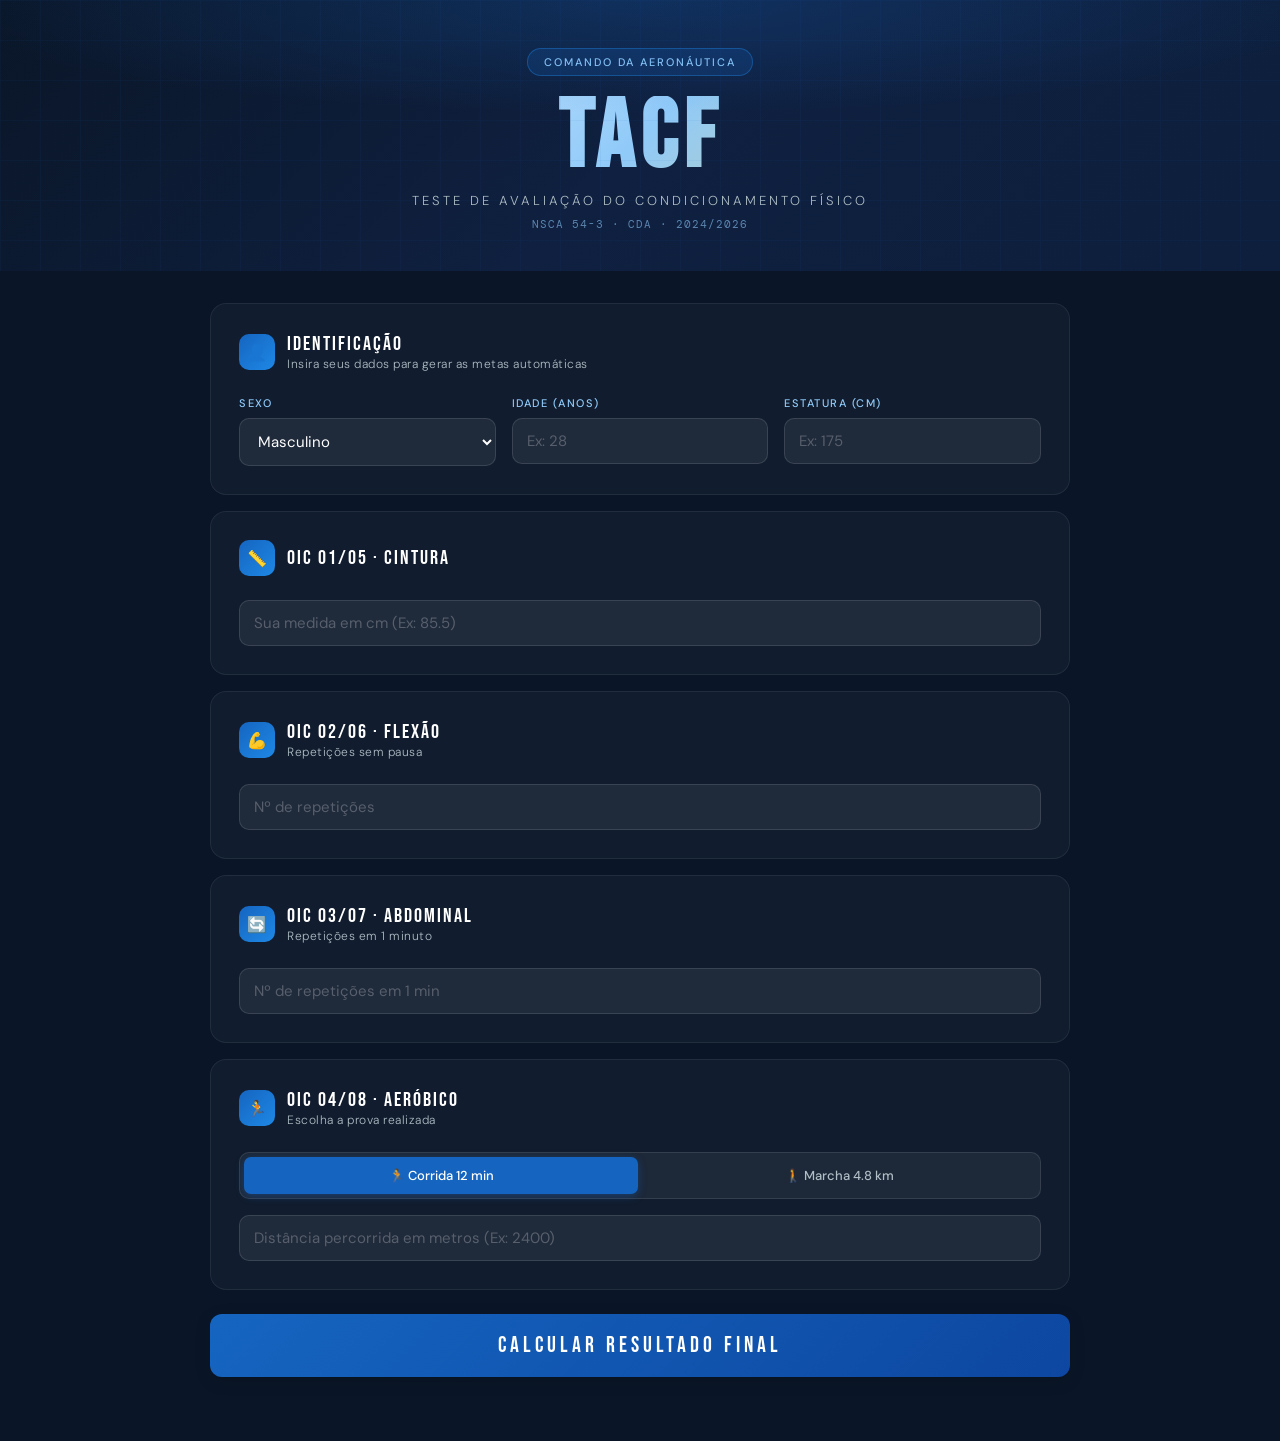
==== TACF_FAB.html @ 311aa55a "Add files via upload" ====
<!DOCTYPE html>
<html lang="pt-BR">
<head>
<meta charset="UTF-8">
<meta name="viewport" content="width=device-width, initial-scale=1.0">
<title>TACF · NSCA 54-3 · Comando da Aeronáutica</title>
<link href="https://fonts.googleapis.com/css2?family=Bebas+Neue&family=DM+Sans:ital,wght@0,300;0,400;0,500;0,700;1,300&family=DM+Mono:wght@400;500&display=swap" rel="stylesheet">
<style>
  :root {
    --navy: #0A1628; --navy-mid: #0F2040; --navy-light: #1A3460;
    --sky: #1565C0; --sky-bright: #1E88E5; --ice: #E3F2FD;
    --gold: #F9A825; --gold-light: #FFD54F;
    --red: #C62828; --green: #1B5E20; --green-bright: #2E7D32;
    --white: #FFFFFF; --fog: #F0F4F8; --mist: #B0BEC5;
  }

  *, *::before, *::after { box-sizing: border-box; margin: 0; padding: 0; }

  body {
    font-family: 'DM Sans', sans-serif;
    background: var(--navy);
    min-height: 100vh;
    color: var(--white);
    overflow-x: hidden;
  }

  /* ── HERO HEADER ── */
  .hero {
    position: relative;
    background: linear-gradient(135deg, var(--navy) 0%, var(--navy-mid) 50%, #0D1F3C 100%);
    padding: 48px 24px 40px;
    text-align: center;
    overflow: hidden;
  }
  .hero::before {
    content: '';
    position: absolute;
    inset: 0;
    background: radial-gradient(ellipse 80% 60% at 50% 0%, rgba(21,101,192,0.25) 0%, transparent 70%);
    pointer-events: none;
  }
  .hero-grid {
    position: absolute;
    inset: 0;
    background-image:
      linear-gradient(rgba(21,101,192,0.06) 1px, transparent 1px),
      linear-gradient(90deg, rgba(21,101,192,0.06) 1px, transparent 1px);
    background-size: 40px 40px;
    pointer-events: none;
  }
  .hero-badge {
    display: inline-flex; align-items: center; gap: 8px;
    background: rgba(21,101,192,0.2); border: 1px solid rgba(30,136,229,0.4);
    border-radius: 100px; padding: 6px 16px; font-size: 11px; font-weight: 500;
    letter-spacing: 2px; text-transform: uppercase; color: #90CAF9; margin-bottom: 20px;
  }
  .hero h1 {
    font-family: 'Bebas Neue', sans-serif; font-size: clamp(52px, 10vw, 96px);
    letter-spacing: 6px; line-height: 0.9;
    background: linear-gradient(135deg, var(--white) 0%, #90CAF9 50%, var(--gold-light) 100%);
    -webkit-background-clip: text; -webkit-text-fill-color: transparent;
    margin-bottom: 10px;
  }
  .hero-sub { font-size: 13px; letter-spacing: 3px; text-transform: uppercase; color: var(--mist); font-weight: 300; margin-bottom: 8px; }
  .hero-norm { font-family: 'DM Mono', monospace; font-size: 11px; color: rgba(144,202,249,0.6); letter-spacing: 1px; }

  /* ── MAIN LAYOUT ── */
  .app { max-width: 900px; margin: 0 auto; padding: 32px 20px 64px; }

  /* ── CARDS ── */
  .card {
    background: rgba(255,255,255,0.03); border: 1px solid rgba(255,255,255,0.07);
    border-radius: 16px; padding: 28px; margin-bottom: 16px;
    backdrop-filter: blur(4px); transition: border-color 0.3s;
  }
  .card-header { display: flex; align-items: center; gap: 12px; margin-bottom: 24px; }
  .card-icon {
    width: 36px; height: 36px; border-radius: 10px;
    background: linear-gradient(135deg, var(--sky) 0%, var(--sky-bright) 100%);
    display: flex; align-items: center; justify-content: center; font-size: 16px; flex-shrink: 0;
  }
  .card-title { font-family: 'Bebas Neue', sans-serif; font-size: 20px; letter-spacing: 2px; color: var(--white); }
  .card-desc { font-size: 12px; color: var(--mist); font-weight: 300; letter-spacing: 0.5px; }

  /* ── FORM ── */
  .form-grid { display: grid; grid-template-columns: repeat(auto-fit, minmax(180px, 1fr)); gap: 16px; }
  .form-group { display: flex; flex-direction: column; gap: 8px; }
  .form-group label { font-size: 11px; font-weight: 500; letter-spacing: 1.5px; text-transform: uppercase; color: #90CAF9; }
  select, input[type="number"] {
    background: rgba(255,255,255,0.06); border: 1px solid rgba(255,255,255,0.12);
    border-radius: 10px; padding: 12px 14px; font-family: 'DM Sans', sans-serif;
    font-size: 15px; color: var(--white); width: 100%; transition: all 0.25s; outline: none;
  }
  select option { background: var(--navy-mid); color: var(--white); }
  input:focus, select:focus { border-color: var(--sky-bright); background: rgba(21,101,192,0.12); box-shadow: 0 0 0 3px rgba(30,136,229,0.15); }
  input::placeholder { color: rgba(255,255,255,0.25); }

  /* ── BOTÕES ── */
  .aerobic-toggle { display: flex; background: rgba(255,255,255,0.05); border: 1px solid rgba(255,255,255,0.1); border-radius: 10px; padding: 4px; gap: 4px; margin-bottom: 16px; }
  .toggle-btn { flex: 1; padding: 10px 12px; border: none; border-radius: 7px; background: transparent; color: var(--mist); font-family: 'DM Sans', sans-serif; font-size: 13px; font-weight: 500; cursor: pointer; transition: all 0.25s; }
  .toggle-btn.active { background: var(--sky); color: var(--white); box-shadow: 0 2px 8px rgba(21,101,192,0.4); }

  .btn-calc {
    width: 100%; padding: 18px; border: none; border-radius: 12px;
    background: linear-gradient(135deg, var(--sky) 0%, #0D47A1 100%); color: var(--white);
    font-family: 'Bebas Neue', sans-serif; font-size: 22px; letter-spacing: 4px; cursor: pointer;
    transition: all 0.3s; margin-top: 8px; box-shadow: 0 4px 15px rgba(0,0,0,0.2);
  }
  .btn-calc:hover { transform: translateY(-2px); box-shadow: 0 8px 24px rgba(21,101,192,0.5); }
  
  .btn-reset {
    width: 100%; padding: 14px; border-radius: 10px; font-weight: bold; cursor: pointer; font-size: 13px;
    text-transform: uppercase; letter-spacing: 1px; transition: 0.3s; border: 1px solid rgba(255,255,255,0.1);
    background: transparent; color: var(--mist); margin-top: 16px;
  }
  .btn-reset:hover { background: rgba(255,255,255,0.05); color: white; }

  /* ── ALERTA DE ERRO ── */
  .alert {
    background: rgba(249,168,37,0.1); border: 1px solid rgba(249,168,37,0.3); border-radius: 10px;
    padding: 14px 18px; font-size: 13px; color: var(--gold-light); margin-top: 16px; display: none; text-align: center;
  }
  .alert.show { display: block; }

  /* ── METAS TABLE ── */
  .table-responsive { overflow-x: auto; }
  .metas-table { width: 100%; border-collapse: collapse; font-size: 13px; text-align: center; }
  .metas-table th, .metas-table td { padding: 12px 8px; border-bottom: 1px solid rgba(255,255,255,0.05); }
  .metas-table th { font-weight: bold; letter-spacing: 1px; font-size: 11px; text-transform: uppercase; }
  .metas-table td.oic-label { text-align: left; font-weight: 500; color: var(--mist); }
  .val-meta { font-family: 'DM Mono', monospace; font-weight: 500; }
  .c-s { color: var(--gold-light); } .c-b { color: #AED581; } .c-mb { color: #81C784; } .c-e { color: #64B5F6; } .c-max { color: #E1BEE7; }

  /* ── RESULTADOS ── */
  #resultado { display: none; }
  .result-header { text-align: center; padding: 20px 0; }
  .grade-number { font-family: 'Bebas Neue', sans-serif; font-size: 56px; color: var(--gold-light); }
  .badge-apt { padding: 12px; border-radius: 10px; font-family: 'Bebas Neue', sans-serif; font-size: 28px; letter-spacing: 2px; text-align: center; margin-bottom: 10px; }
  .apt-apto { background: rgba(46,125,50,0.3); border: 1px solid rgba(76,175,80,0.5); color: #A5D6A7; }
  .apt-inapto { background: rgba(198,40,40,0.3); border: 1px solid rgba(244,67,54,0.5); color: #FFCDD2; }
  
  .max-score-msg {
    display: none; background: linear-gradient(135deg, #FFD54F 0%, #F9A825 100%);
    color: #0A1628; font-weight: bold; font-size: 16px; padding: 16px; border-radius: 10px;
    margin-bottom: 20px; text-align: center; letter-spacing: 1px; box-shadow: 0 4px 15px rgba(249,168,37,0.4);
    animation: popIn 0.5s cubic-bezier(0.175, 0.885, 0.32, 1.275);
  }
  @keyframes popIn { 0% { transform: scale(0.8); opacity: 0; } 100% { transform: scale(1); opacity: 1; } }

  .oic-grid { display: grid; grid-template-columns: repeat(auto-fit, minmax(180px, 1fr)); gap: 12px; margin-top: 20px; }
  .oic-card { background: rgba(255,255,255,0.04); border: 1px solid rgba(255,255,255,0.08); border-radius: 12px; padding: 16px; text-align: center; }
  .oic-name { font-size: 10px; letter-spacing: 1.5px; text-transform: uppercase; color: var(--mist); margin-bottom: 6px; }
  .oic-value { font-family: 'DM Mono', monospace; font-size: 22px; font-weight: 500; margin-bottom: 4px; }
  .oic-pts { font-size: 11px; color: var(--mist); }

</style>
</head>
<body>

<div class="hero">
  <div class="hero-grid"></div>
  <div class="hero-badge">Comando da Aeronáutica</div>
  <h1>TACF</h1>
  <p class="hero-sub">Teste de Avaliação do Condicionamento Físico</p>
  <p class="hero-norm">NSCA 54-3 · CDA · 2024/2026</p>
</div>

<div class="app">

  <div class="card">
    <div class="card-header">
      <div class="card-icon">👤</div>
      <div>
        <div class="card-title">Identificação</div>
        <div class="card-desc">Insira seus dados para gerar as metas automáticas</div>
      </div>
    </div>
    <div class="form-grid">
      <div class="form-group">
        <label>Sexo</label>
        <select id="sexo" onchange="atualizarMetas()">
          <option value="M">Masculino</option>
          <option value="F">Feminino</option>
        </select>
      </div>
      <div class="form-group">
        <label>Idade (anos)</label>
        <input type="number" id="idade" placeholder="Ex: 28" min="18" max="70" oninput="atualizarMetas()">
      </div>
      <div class="form-group">
        <label>Estatura (cm)</label>
        <input type="number" id="estatura" placeholder="Ex: 175" min="150" max="220" oninput="atualizarMetas()">
      </div>
    </div>
  </div>

  <div class="card" id="card-metas" style="display: none;">
    <div class="card-header">
      <div class="card-icon">🎯</div>
      <div>
        <div class="card-title">Suas Metas de Treinamento</div>
        <div class="card-desc">Índices mínimos para atingir cada menção de acordo com seu perfil</div>
      </div>
    </div>
    <div class="table-responsive">
      <table class="metas-table">
        <thead>
          <tr>
            <th>Prova</th>
            <th class="c-s">Satisfatório</th>
            <th class="c-b">Bom</th>
            <th class="c-mb">Muito Bom</th>
            <th class="c-e">Excelente</th>
            <th class="c-max">Máximo</th>
          </tr>
        </thead>
        <tbody id="metas-body"></tbody>
      </table>
    </div>
  </div>

  <div class="card">
    <div class="card-header"><div class="card-icon">📏</div><div><div class="card-title">OIC 01/05 · Cintura</div></div></div>
    <input type="number" id="cintura" step="0.5" placeholder="Sua medida em cm (Ex: 85.5)">
  </div>

  <div class="card">
    <div class="card-header"><div class="card-icon">💪</div><div><div class="card-title" id="t-flex">OIC 02/06 · Flexão</div><div class="card-desc" id="d-flex">Repetições sem pausa</div></div></div>
    <input type="number" id="flexao" placeholder="Nº de repetições">
  </div>

  <div class="card">
    <div class="card-header"><div class="card-icon">🔄</div><div><div class="card-title">OIC 03/07 · Abdominal</div><div class="card-desc">Repetições em 1 minuto</div></div></div>
    <input type="number" id="abdominal" placeholder="Nº de repetições em 1 min">
  </div>

  <div class="card">
    <div class="card-header"><div class="card-icon">🏃</div><div><div class="card-title">OIC 04/08 · Aeróbico</div><div class="card-desc">Escolha a prova realizada</div></div></div>
    <div class="aerobic-toggle">
      <button class="toggle-btn active" id="btn-corrida" onclick="setAerobico('corrida')">🏃 Corrida 12 min</button>
      <button class="toggle-btn" id="btn-marcha" onclick="setAerobico('marcha')">🚶 Marcha 4.8 km</button>
    </div>
    <div id="input-corrida">
      <input type="number" id="corrida_m" placeholder="Distância percorrida em metros (Ex: 2400)">
    </div>
    <div id="input-marcha" class="form-grid" style="display:none;">
      <input type="number" id="marcha_min" placeholder="Minutos (Ex: 42)">
      <input type="number" id="marcha_seg" placeholder="Segundos (Ex: 30)">
    </div>
  </div>

  <div id="alert-err" class="alert">⚠️ Preencha todos os campos antes de calcular o resultado final.</div>

  <button class="btn-calc" onclick="calcular()">CALCULAR RESULTADO FINAL</button>

  <div id="resultado">
    <div class="card" style="margin-top: 24px;" id="card-resultado">
      <div class="card-header">
        <div class="card-icon">📊</div>
        <div><div class="card-title">Resultado Final</div><div class="card-desc" id="res-info"></div></div>
      </div>
      
      <div id="msg-max-score" class="max-score-msg">
        🏆 PARABÉNS VOCÊ É NOTA MÁXIMA, INCRÍVEL!! 🏆
      </div>

      <div class="result-header">
        <div class="badge-apt" id="res-apt">—</div>
        <div>Grau Final: <span class="grade-number" id="res-grau">0</span> pontos</div>
        <div style="font-size: 18px; margin-top: 10px; font-weight: bold;" id="res-conceito"></div>
      </div>
      
      <div class="oic-grid" id="oic-breakdown"></div>
      
      <button class="btn-reset" onclick="resetarFormulario()">🔄 Limpar Tudo e Reiniciar</button>
    </div>
  </div>

</div>

<script>
/* ═══════════════════════════════════════════════════════
   BANCO DE DADOS NSCA 54-3 (STRINGS COMPACTADAS)
   ═══════════════════════════════════════════════════════ */

const CSV_CINTURA_M = `99,0,0,0,0,0,0|98.5,6,6,6,6,6,6|98,6.4,6.4,6.5,6.5,6.7,6.9|97.5,6.7,6.8,6.9,7.1,7.3,7.7|97,7.1,7.2,7.4,7.6,8,8.6|96.5,7.4,7.6,7.8,8.2,8.7,9.4|96,7.8,8,8.3,8.7,9.3,10.3|95.5,8.1,8.4,8.8,9.3,10,11.1|95,8.5,8.8,9.2,9.8,10.7,12|94.5,8.8,9.2,9.7,10.4,11.3,13.3|94,9.2,9.6,10.2,10.9,12,14.6|93.5,9.5,10,10.6,11.5,13,15.9|93,9.9,10.4,11.1,12,14,17.1|92.5,10.2,10.8,11.5,13.3,15,18.4|92,10.6,11.2,12,14.6,16,19.7|91.5,10.9,11.6,13.3,15.9,17,21|91,11.3,12,14.6,17.1,18,22.5|90.5,11.6,13.3,15.9,18.4,19,24|90,12,14.6,17.1,19.7,20,25.5|89.5,13.3,15.9,18.4,21,21,27|89,14.6,17.1,19.7,22.5,23,27.8|88.5,15.9,18.4,21,24,25,28.2|88,17.1,19.7,22.5,25.5,27,28.6|87.5,18.4,21,24,27,27.8,30|87,19.7,22.5,25.5,27.8,28.2,30|86.5,21,24,27,28.2,28.6,30|86,22.5,25.5,27.8,28.6,30,30|85.5,24,27,28.2,30,30,30|85,25.5,27.8,28.6,30,30,30|84.5,27,28.2,30,30,30,30|84,27.8,28.6,30,30,30,30|83.5,28.2,30,30,30,30,30|83,28.6,30,30,30,30,30|82.5,30,30,30,30,30,30`;
const CSV_CINTURA_F = `90,0,0,0|89.5,6,6,6|89,6.7,6.7,7.2|88.5,7.3,7.3,8.4|88,8,8,9.6|87.5,8.7,8.7,10.8|87,9.3,9.3,12|86.5,10,10,14.3|86,10.7,10.7,15.8|85.5,11.3,11.3,17.3|85,12,12,21|84.5,13.5,16.5,23|84,15,21,25|83.5,16.5,23,27|83,18,25,27.8|82.5,19.5,27,28.2|82,21,27.8,28.6|81.5,23,28.2,30|81,25,28.6,30|80.5,27,30,30|80,27.8,30,30|79.5,28.2,30,30|79,28.6,30,30|78.5,30,30,30`;
const CSV_FLEXAO_M = `9,0,0,0,0,0,0,0,0,0|11,0,0,0,0,0,0,0,0,2|12,0,0,0,0,0,0,0,2,2.3|13,0,0,0,0,0,0,2,2.3,2.7|14,0,0,0,0,0,2,2.3,2.7,3|15,0,0,0,0,2,2.3,2.7,3,3.3|16,0,0,0,0,2.2,2.7,3,3.3,3.7|17,0,0,0,2,2.4,3,3.3,3.7,4|18,0,0,0,2.3,2.6,3.3,3.7,4,4.6|19,0,0,0,2.5,2.8,3.7,4,4.4,5.2|20,0,0,2,2.8,3,4,4.5,4.9,5.8|21,0,0,2.2,3,3.2,4.3,5,5.3,6.4|22,0,2,2.4,3.3,3.4,4.7,5.5,5.7,7|23,0,2.2,2.7,3.5,3.6,5,6,6.1,7.3|24,0,2.4,2.9,3.8,3.8,5.3,6.5,6.6,7.6|25,2,2.7,3.1,4,4,5.7,7,7,7.9|26,2.2,2.9,3.3,4.3,4.3,6,7.2,7.4,8.1|27,2.4,3.1,3.6,4.5,4.6,6.3,7.4,7.8,8.4|28,2.7,3.3,3.8,4.8,4.9,6.7,7.5,8.2,8.7|29,2.9,3.6,4,5,5.2,7,7.7,8.6,9|30,3.1,3.8,4.3,5.3,5.5,7.2,7.9,9,9.5|31,3.3,4,4.6,5.5,5.8,7.4,8.1,9.3,10|32,3.6,4.3,4.9,5.8,6.1,7.7,8.3,9.7,10|33,3.8,4.5,5.2,6,6.4,7.9,8.5,10,10|34,4,4.8,5.5,6.3,6.7,8.1,8.6,10,10|35,4.3,5.1,5.8,6.5,7,8.3,8.8,10,10|36,4.5,5.4,6.1,6.8,7.3,8.6,9,10,10|37,4.8,5.6,6.4,7,7.7,8.8,9.3,10,10|38,5.1,5.9,6.7,7.3,8,9,9.7,10,10|39,5.4,6.2,7,7.7,8.3,9.3,10,10,10|40,5.6,6.5,7.3,8,8.7,9.7,10,10,10|41,5.9,6.7,7.6,8.3,9,10,10,10,10|42,6.2,7,7.9,8.7,9.3,10,10,10,10|43,6.5,7.2,8.1,9,9.7,10,10,10,10|44,6.7,7.4,8.4,9.3,10,10,10,10,10|45,7,7.5,8.7,9.7,10,10,10,10,10|46,7.2,7.7,9,10,10,10,10,10,10|47,7.4,7.9,9.3,10,10,10,10,10,10|48,7.6,8.1,9.5,10,10,10,10,10,10|49,7.8,8.3,9.8,10,10,10,10,10,10|50,8,8.5,10,10,10,10,10,10,10|51,8.2,8.6,10,10,10,10,10,10,10|52,8.4,8.8,10,10,10,10,10,10,10|53,8.6,9,10,10,10,10,10,10,10|54,8.8,9.2,10,10,10,10,10,10,10|55,9,9.4,10,10,10,10,10,10,10|56,9.2,9.6,10,10,10,10,10,10,10|57,9.4,9.8,10,10,10,10,10,10,10|58,9.6,10,10,10,10,10,10,10,10|59,9.8,10,10,10,10,10,10,10,10|60,10,10,10,10,10,10,10,10,10`;
const CSV_FLEXAO_F = `5,0,0,0,0,0,0,0,0|6,0,0,0,0,0,0,0,2|7,0,0,0,0,0,0,2,4|8,0,0,0,0,0,2,4,4.8|9,0,0,0,0,2,4,4.6,5.6|10,0,0,0,2,4,4.6,5.2,6.3|11,2,0,2,4,4.6,5.2,5.8,7|12,4,2,4,4.6,5.2,5.8,6.4,7.7|13,4.6,4,4.6,5.2,5.8,6.4,7,8.4|14,5.2,4.5,5.2,5.8,6.4,7,7.7,9|15,5.8,5,5.8,6.4,7,7.7,8.4,9.4|16,6.4,5.5,6.4,7,7.7,8.4,9,9.7|17,7,6,7,7.7,8.4,9,9.3,10|18,7.7,6.5,7.7,8.4,9,9.3,9.5,10|19,8.4,7,8.4,9,9.3,9.5,9.8,10|20,9,7.7,9,9.3,9.5,9.8,10,10|21,9.3,8.4,9.3,9.5,9.8,10,10,10|22,9.5,9,9.5,9.8,10,10,10,10|23,9.8,9.3,9.8,10,10,10,10,10|24,10,10,10,10,10,10,10,10`;
const CSV_ABDOMINAL_M = `19,0,0,0,0,0,0,0,0,0|20,0,0,0,0,0,0,0,0,2|21,0,0,0,0,0,0,0,0,2.3|22,0,0,0,0,0,0,0,2,2.6|23,0,0,0,0,0,0,0,2.3,2.9|24,0,0,0,0,0,0,0,2.5,3.1|25,0,0,0,0,0,0,2,2.8,3.4|26,0,0,0,0,0,0,2.3,3,3.7|27,0,0,0,0,0,2,2.7,3.3,4|28,0,0,0,0,0,2.2,3,3.5,4.4|29,0,0,0,0,0,2.4,3.3,3.8,4.8|30,0,0,0,0,2,2.7,3.7,4,5.1|31,0,0,0,2,2.2,2.9,4,4.4,5.5|32,0,0,2,2.2,2.4,3.1,4.3,4.8,5.9|33,0,0,2.2,2.4,2.7,3.3,4.7,5.1,6.3|34,0,0,2.4,2.7,2.9,3.6,5,5.5,6.6|35,0,2,2.6,2.9,3.1,3.8,5.3,5.9,7|36,0,2.2,2.8,3.1,3.3,4,5.7,6.3,7.4|37,2,2.4,3,3.3,3.6,4.3,6,6.6,7.8|38,2.3,2.6,3.2,3.6,3.8,4.6,6.3,7,8.2|39,2.5,2.8,3.4,3.8,4,4.9,6.7,7.2,8.6|40,2.8,3,3.6,4,4.3,5.2,7,7.4,9|41,3,3.2,3.8,4.3,4.7,5.5,7.2,7.6,9.3|42,3.3,3.4,4,4.6,5,5.8,7.4,7.8,9.7|43,3.5,3.6,4.4,4.9,5.3,6.1,7.6,8,10|44,3.8,3.8,4.8,5.2,5.7,6.4,7.8,8.2,10|45,4,4,5.1,5.5,6,6.7,8,8.4,10|46,4.3,4.4,5.5,5.8,6.3,7,8.2,8.6,10|47,4.6,4.8,5.9,6.1,6.7,7.3,8.4,8.8,10|48,4.9,5.1,6.3,6.4,7,7.6,8.6,9,10|49,5.2,5.5,6.6,6.7,7.3,7.9,8.8,9.3,10|50,5.5,5.9,7,7,7.6,8.1,9,9.7,10|51,5.8,6.3,7.3,7.3,7.9,8.4,9.3,10,10|52,6.1,6.6,7.5,7.7,8.1,8.7,9.7,10,10|53,6.4,7,7.8,8,8.4,9,10,10,10|54,6.7,7.3,8,8.3,8.7,9.3,10,10,10|55,7,7.5,8.3,8.7,9,9.7,10,10,10|56,7.3,7.8,8.5,9,9.3,10,10,10,10|57,7.6,8,8.8,9.3,9.7,10,10,10,10|58,7.9,8.3,9,9.5,10,10,10,10,10|59,8.1,8.5,9.3,9.8,10,10,10,10,10|60,8.4,8.8,9.5,10,10,10,10,10,10|61,8.7,9,9.8,10,10,10,10,10,10|62,9,9.3,10,10,10,10,10,10,10|63,9.3,9.5,10,10,10,10,10,10,10|64,9.5,9.8,10,10,10,10,10,10,10|65,9.8,10,10,10,10,10,10,10,10|66,10,10,10,10,10,10,10,10,10`;
const CSV_ABDOMINAL_F = `10,0,0,0,0,0,0,0,0,0,0|11,0,0,0,0,0,0,0,0,0,2|12,0,0,0,0,0,0,0,0,2,2.3|13,0,0,0,0,0,0,0,0,2.3,2.6|14,0,0,0,0,0,0,0,0,2.5,2.9|15,0,0,0,0,0,0,0,2,2.8,3.1|16,0,0,0,0,0,0,0,2.3,3,3.4|17,0,0,0,0,0,0,2,2.6,3.3,3.7|18,0,0,0,0,0,0,2.2,2.9,3.5,4|19,0,0,0,0,0,0,2.4,3.1,3.8,4.4|20,0,0,0,0,0,2,2.7,3.4,4,4.9|21,0,0,0,0,2,2.2,2.9,3.7,4.3,5.3|22,0,0,0,0,2.2,2.4,3.1,4,4.7,5.7|23,0,0,0,0,2.4,2.6,3.3,4.4,5,6.1|24,0,0,0,0,2.5,2.8,3.6,4.8,5.3,6.6|25,0,0,0,2,2.7,3,3.8,5.1,5.7,7|26,0,0,0,2.2,2.9,3.2,4,5.5,6,7.4|27,0,0,2,2.4,3.1,3.4,4.2,5.9,6.3,7.8|28,0,0,2.2,2.6,3.3,3.6,4.5,6.3,6.7,8.2|29,0,2,2.4,2.8,3.5,3.8,4.7,6.6,7,8.6|30,2,2.2,2.6,3,3.6,4,4.9,7,7.2,9|31,2.2,2.4,2.8,3.2,3.8,4.3,5.2,7.2,7.4,9.5|32,2.4,2.6,3,3.4,4,4.6,5.4,7.3,7.5,10|33,2.6,2.8,3.2,3.6,4.3,4.9,5.6,7.5,7.7,10|34,2.8,3,3.4,3.8,4.6,5.2,5.8,7.7,7.9,10|35,3,3.2,3.6,4,4.9,5.5,6.1,7.8,8.1,10|36,3.2,3.4,3.8,4.3,5.2,5.8,6.3,8,8.3,10|37,3.4,3.6,4,4.6,5.5,6.1,6.5,8.2,8.5,10|38,3.6,3.8,4.3,4.9,5.8,6.4,6.8,8.3,8.6,10|39,3.8,4,4.6,5.2,6.1,6.7,7,8.5,8.8,10|40,4,4.3,4.9,5.5,6.4,7,7.3,8.7,9,10|41,4.3,4.7,5.2,5.8,6.7,7.2,7.6,8.8,9.5,10|42,4.6,5,5.5,6.1,7,7.4,7.9,9,10,10|43,4.9,5.3,5.8,6.4,7.3,7.7,8.1,9.5,10,10|44,5.2,5.7,6.1,6.7,7.5,7.9,8.4,10,10,10|45,5.5,6,6.4,7,7.8,8.1,8.7,10,10,10|46,5.8,6.3,6.7,7.3,8,8.3,9,10,10,10|47,6.1,6.7,7,7.5,8.3,8.6,9.3,10,10,10|48,6.4,7,7.3,7.8,8.5,8.8,9.7,10,10,10|49,6.7,7.3,7.5,8,8.8,9,10,10,10,10|50,7,7.5,7.8,8.3,9,9.3,10,10,10,10|51,7.3,7.8,8,8.5,9.3,9.7,10,10,10,10|52,7.5,8,8.3,8.8,9.7,10,10,10,10,10|53,7.8,8.3,8.5,9,10,10,10,10,10,10|54,8,8.5,8.8,9.3,10,10,10,10,10,10|55,8.3,8.8,9,9.5,10,10,10,10,10,10|56,8.5,9,9.3,9.8,10,10,10,10,10,10|57,8.8,9.3,9.7,10,10,10,10,10,10,10|58,9,9.7,10,10,10,10,10,10,10,10|59,9.3,10,10,10,10,10,10,10,10,10|60,9.5,10,10,10,10,10,10,10,10,10|61,9.8,10,10,10,10,10,10,10,10,10|62,10,10,10,10,10,10,10,10,10,10`;
const CSV_CORRIDA_M = `1880,0,0,0,0,0,0,0,0|1890,0,0,0,0,0,0,0,10|1900,0,0,0,0,0,0,0,10.6|1910,0,0,0,0,0,0,10,11.3|1920,0,0,0,0,0,0,10.6,11.9|1930,0,0,0,0,0,0,11.2,12.5|1940,0,0,0,0,0,0,11.8,13.1|1950,0,0,0,0,0,0,12.4,13.8|1960,0,0,0,0,0,10,12.9,14.4|1970,0,0,0,0,0,10.7,13.5,15|1980,0,0,0,0,0,11.4,14.1,15.6|1990,0,0,0,0,0,12.1,14.7,16.3|2000,0,0,0,0,10,12.9,15.3,16.9|2010,0,0,0,10,10.5,13.6,15.9,17.5|2020,0,0,0,10.4,10.9,14.3,16.5,18.1|2030,0,0,0,10.8,11.4,15,17.1,18.8|2040,0,0,0,11.3,11.8,15.7,17.6,19.4|2050,0,0,10,11.7,12.3,16.4,18.2,20|2060,0,0,10.4,12.1,12.7,17.1,18.8,20.7|2070,0,0,10.8,12.5,13.2,17.9,19.4,21.4|2080,0,10,11.2,12.9,13.6,18.6,20,22|2090,0,10.4,11.6,13.3,14.1,19.3,20.7,22.7|2100,0,10.7,12,13.8,14.5,20,21.4,23.4|2110,0,11.1,12.4,14.2,15,20.6,22,24.1|2120,0,11.5,12.8,14.6,15.5,21.2,22.7,24.8|2130,10,11.9,13.2,15,15.9,21.8,23.4,25.5|2140,10.4,12.2,13.6,15.4,16.4,22.4,24.1,26.1|2150,10.7,12.6,14,15.8,16.8,23,24.8,26.8|2160,11.1,13.0,14.4,16.3,17.3,23.6,25.5,27.5|2170,11.4,13.3,14.8,16.7,17.7,24.2,26.1,28.2|2180,11.8,13.7,15.2,17.1,18.2,24.8,26.8,28.9|2190,12.1,14.1,15.6,17.5,18.6,25.4,27.5,29.5|2200,12.5,14.4,16.0,17.9,19.1,26.0,28.2,30.2|2210,12.9,14.8,16.4,18.3,19.5,26.6,28.9,30.9|2220,13.2,15.2,16.8,18.8,20.0,27.2,29.5,31.6|2230,13.6,15.6,17.2,19.2,20.8,27.8,30.2,32.3|2240,13.9,15.9,17.6,19.6,21.7,28.4,30.9,33.0|2250,14.3,16.3,18.0,20.0,22.5,29.0,31.6,33.6|2260,14.6,16.7,18.4,20.5,23.3,29.6,32.3,34.3|2270,15.0,17.0,18.8,21.0,24.2,30.2,33.0,35.0|2280,15.4,17.4,19.2,21.5,25.0,30.8,33.6,35.6|2290,15.7,17.8,19.6,22.0,25.8,31.4,34.3,36.2|2300,16.1,18.1,20.0,22.5,26.7,32.0,35.0,36.8|2310,16.4,18.5,20.5,23.0,27.5,32.6,35.3,37.4|2320,16.8,18.9,21.0,23.5,28.3,33.2,35.6,37.9|2330,17.1,19.3,21.5,24.0,29.2,33.8,36.0,38.5|2340,17.5,19.6,22.0,24.5,30.0,34.4,36.3,39.1|2350,17.9,20.0,22.5,25.0,30.8,35.0,36.6,39.7|2360,18.2,20.6,23.0,25.5,31.7,35.3,36.9,40.3|2370,18.6,21.1,23.5,26.0,32.5,35.6,37.3,40.9|2380,18.9,21.7,24.0,26.5,33.3,36.0,37.6,41.5|2390,19.3,22.2,24.5,27.0,34.2,36.3,37.9,42.1|2400,19.6,22.8,25.0,27.5,35.0,36.6,38.2,42.6|2410,20.0,23.3,25.5,28.0,35.3,36.9,38.5,43.2|2420,20.5,23.9,26.0,28.5,35.7,37.3,38.9,43.8|2430,21.0,24.4,26.5,29.0,36.0,37.6,39.2,44.4|2440,21.6,25.0,27.0,29.5,36.3,37.9,39.5,45.0|2450,22.1,25.6,27.5,30.0,36.7,38.2,39.8,46.3|2460,22.6,26.1,28.0,30.5,37.0,38.5,40.2,47.5|2470,23.1,26.7,28.5,31.0,37.3,38.9,40.5,48.8|2480,23.6,27.2,29.0,31.5,37.7,39.2,40.8,50.0|2490,24.1,27.8,29.5,32.0,38.0,39.5,41.1,50.0|2500,24.7,28.3,30.0,32.5,38.3,39.8,41.5,50.0|2510,25.2,28.9,30.5,33.0,38.7,40.2,41.8,50.0|2520,25.7,29.4,31.0,33.5,39.0,40.5,42.1,50.0|2530,26.2,30.0,31.5,34.0,39.3,40.8,42.4,50.0|2540,26.7,30.6,32.0,34.5,39.7,41.1,42.7,50.0|2550,27.2,31.1,32.5,35.0,40.0,41.5,43.1,50.0|2560,27.8,31.7,33.0,35.4,40.3,41.8,43.4,50.0|2570,28.3,32.2,33.5,35.8,40.7,42.1,43.7,50.0|2580,28.8,32.8,34.0,36.3,41.0,42.4,44.0,50.0|2590,29.3,33.3,34.5,36.7,41.3,42.7,44.4,50.0|2600,29.8,33.9,35.0,37.1,41.7,43.1,44.7,50.0|2610,30.3,34.4,35.5,37.5,42.0,43.4,45.0,50.0|2620,30.9,35.0,36.0,37.9,42.3,43.7,46.0,50.0|2630,31.4,35.5,36.4,38.3,42.7,44.0,47.0,50.0|2640,31.9,36.0,36.9,38.8,43.0,44.4,48.0,50.0|2650,32.4,36.4,37.4,39.2,43.3,44.7,49.0,50.0|2660,32.9,36.9,37.9,39.6,43.7,45.0,50.0,50.0|2670,33.4,37.4,38.3,40.0,44.0,46.3,50.0,50.0|2680,34.0,37.9,38.8,40.4,44.3,47.5,50.0,50.0|2690,34.5,38.3,39.3,40.8,44.7,48.8,50.0,50.0|2700,35.0,38.8,39.8,41.3,45.0,50.0,50.0,50.0|2710,35.4,39.3,40.2,41.7,46.0,50.0,50.0,50.0|2720,35.8,39.8,40.7,42.1,47.0,50.0,50.0,50.0|2730,36.2,40.2,41.2,42.5,48.0,50.0,50.0,50.0|2740,36.5,40.7,41.7,42.9,49.0,50.0,50.0,50.0|2750,36.9,41.2,42.1,43.3,50.0,50.0,50.0,50.0|2760,37.3,41.7,42.6,43.8,50.0,50.0,50.0,50.0|2770,37.7,42.1,43.1,44.2,50.0,50.0,50.0,50.0|2780,38.1,42.6,43.6,44.6,50.0,50.0,50.0,50.0|2790,38.5,43.1,44.0,45.0,50.0,50.0,50.0,50.0|2800,38.8,43.6,44.5,46.0,50.0,50.0,50.0,50.0|2810,39.2,44.0,45.0,47.0,50.0,50.0,50.0,50.0|2820,39.6,44.5,46.0,48.0,50.0,50.0,50.0,50.0|2830,40.0,45.0,47.0,49.0,50.0,50.0,50.0,50.0|2840,40.4,45.7,48.0,50.0,50.0,50.0,50.0,50.0|2850,40.8,46.4,49.0,50.0,50.0,50.0,50.0,50.0|2860,41.2,47.1,50.0,50.0,50.0,50.0,50.0,50.0|2870,41.5,47.9,50.0,50.0,50.0,50.0,50.0,50.0|2880,41.9,48.6,50.0,50.0,50.0,50.0,50.0,50.0|2890,42.3,49.3,50.0,50.0,50.0,50.0,50.0,50.0|2900,42.7,50.0,50.0,50.0,50.0,50.0,50.0,50.0|2910,43.1,50.0,50.0,50.0,50.0,50.0,50.0,50.0|2920,43.5,50.0,50.0,50.0,50.0,50.0,50.0,50.0|2930,43.8,50.0,50.0,50.0,50.0,50.0,50.0,50.0|2940,44.2,50.0,50.0,50.0,50.0,50.0,50.0,50.0|2950,44.6,50.0,50.0,50.0,50.0,50.0,50.0,50.0|2960,45.0,50.0,50.0,50.0,50.0,50.0,50.0,50.0|2970,45.6,50.0,50.0,50.0,50.0,50.0,50.0,50.0|2980,46.1,50.0,50.0,50.0,50.0,50.0,50.0,50.0|2990,46.7,50.0,50.0,50.0,50.0,50.0,50.0,50.0|3000,47.2,50.0,50.0,50.0,50.0,50.0,50.0,50.0|3010,47.8,50.0,50.0,50.0,50.0,50.0,50.0,50.0|3020,48.3,50.0,50.0,50.0,50.0,50.0,50.0,50.0|3030,48.9,50.0,50.0,50.0,50.0,50.0,50.0,50.0|3040,49.4,50.0,50.0,50.0,50.0,50.0,50.0,50.0|3050,50,50,50,50,50,50,50,50`;
const CSV_CORRIDA_F = `1530,0,0,0,0,0|1540,0,0,0,0,10|1550,0,0,0,0,10.9|1560,0,0,0,0,11.8|1570,0,0,0,0,12.7|1580,0,0,0,0,13.6|1590,0,0,0,0,14.5|1600,0,0,0,10,15.5|1610,0,0,0,10.9,16.4|1620,0,0,0,11.8,17.3|1630,0,0,0,12.7,18.2|1640,0,0,0,13.6,19.1|1650,0,0,10,14.5,20|1660,0,0,10.6,15.5,20.7|1670,0,0,11.1,16.4,21.4|1680,0,0,11.7,17.3,22.1|1690,0,10,12.2,18.2,22.9|1700,0,10.6,12.8,19.1,23.6|1710,0,11.1,13.3,20,24.3|1720,0,11.7,13.9,20.8,25|1730,0,12.2,14.4,21.6,25.7|1740,0,12.8,15,22.4,26.4|1750,0,13.3,15.6,23.2,27.1|1760,10,13.9,16.1,23.9,27.9|1770,10.5,14.4,16.7,24.7,28.6|1780,11.1,15,17.2,25.5,29.3|1790,11.6,15.6,17.8,26.3,30|1800,12.1,16.1,18.3,27.1,30.7|1810,12.6,16.7,18.9,27.9,31.4|1820,13.2,17.2,19.4,28.7,32.1|1830,13.7,17.8,20,29.5,32.9|1840,14.2,18.3,20.6,30.3,33.6|1850,14.7,18.9,21.1,31.1,34.3|1860,15.3,19.4,21.7,31.8,35|1870,15.8,20,22.2,32.6,35.7|1880,16.3,20.5,22.8,33.4,36.4|1890,16.8,21.1,23.3,34.2,37.1|1900,17.4,21.6,23.9,35,37.9|1910,17.9,22.1,24.4,35.3,38.6|1920,18.4,22.7,25,35.7,39.3|1930,18.9,23.2,25.6,36,40|1940,19.5,23.8,26.1,36.3,40.7|1950,20,24.3,26.7,36.7,41.4|1960,20.6,24.8,27.2,37,42.1|1970,21.2,25.4,27.8,37.3,42.9|1980,21.8,25.9,28.3,37.7,43.6|1990,22.4,26.4,28.9,38,44.3|2000,23,27,29.4,38.3,45|2010,23.6,27.5,30,38.7,46.3|2020,24.2,28,30.6,39,47.5|2030,24.8,28.6,31.1,39.3,48.8|2040,25.4,29.1,31.7,39.7,50|2050,26,29.6,32.2,40,50|2060,26.6,30.2,32.8,40.3,50|2070,27.2,30.7,33.3,40.7,50|2080,27.8,31.3,33.9,41,50|2090,28.4,31.8,34.4,41.3,50|2100,29,32.3,35,41.7,50|2110,29.6,32.9,35.4,42,50|2120,30.2,33.4,35.8,42.3,50|2130,30.8,33.9,36.2,42.7,50|2140,31.4,34.5,36.5,43,50|2150,32,35,36.9,43.3,50|2160,32.6,35.4,37.3,43.7,50|2170,33.2,35.8,37.7,44,50|2180,33.8,36.2,38.1,44.3,50|2190,34.4,36.6,38.5,44.7,50|2200,35,37,38.8,45,50|2210,35.3,37.4,39.2,46.3,50|2220,35.7,37.8,39.6,47.5,50|2230,36,38.2,40,48.8,50|2240,36.4,38.6,40.4,50,50|2250,36.7,39,40.8,50,50|2260,37.1,39.4,41.2,50,50|2270,37.4,39.8,41.5,50,50|2280,37.8,40.2,41.9,50,50|2290,38.1,40.6,42.3,50,50|2300,38.4,41,42.7,50,50|2310,38.8,41.4,43.1,50,50|2320,39.1,41.8,43.5,50,50|2330,39.5,42.2,43.8,50,50|2340,39.8,42.6,44.2,50,50|2350,40.2,43,44.6,50,50|2360,40.5,43.4,45,50,50|2370,40.9,43.8,46.3,50,50|2380,41.2,44.2,47.5,50,50|2390,41.6,44.6,48.8,50,50|2400,41.9,45,50,50,50|2410,42.2,46.3,50,50,50|2420,42.6,47.5,50,50,50|2430,42.9,48.8,50,50,50|2440,43.3,50,50,50,50|2450,43.6,50,50,50,50|2460,44,50,50,50,50|2470,44.3,50,50,50,50|2480,44.7,50,50,50,50|2490,45,50,50,50,50|2500,45.6,50,50,50,50|2510,46.3,50,50,50,50|2520,46.9,50,50,50,50|2530,47.5,50,50,50,50|2540,48.1,50,50,50,50|2550,48.8,50,50,50,50|2560,49.4,50,50,50,50|2570,50,50,50,50,50`;
const CSV_MARCHA_M = `3114,0,0,0,0,0|3000,0,0,0,0,10|2979,0,0,0,0,10.6|2964,0,0,0,0,11.1|2949,0,0,0,0,11.7|2934,0,0,0,0,12.2|2919,0,0,0,0,12.8|2904,0,0,0,0,13.3|2890,0,0,0,0,13.9|2875,0,0,0,0,14.4|2861,0,0,0,0,15|2847,0,0,0,0,15.6|2833,0,0,0,0,16.1|2820,0,0,0,10,16.7|2814,0,0,0,10.5,17.2|2801,0,0,0,11,17.8|2787,0,0,0,11.5,18.3|2774,0,0,0,12,18.9|2760,0,0,0,12.5,19.4|2747,0,0,0,13,20|2734,0,0,0,13.5,20.8|2721,0,0,0,14,21.7|2708,0,0,0,14.5,22.5|2696,0,0,0,15,23.3|2683,0,0,0,15.5,24.2|2670,0,0,10,16,25|2650,0,0,10.5,16.5,25.8|2638,0,0,11,17,26.7|2626,0,0,11.5,17.5,27.5|2614,0,0,12,18,28.3|2602,0,0,12.5,18.5,29.2|2591,0,0,13,19,30|2579,0,0,13.5,19.5,30.8|2568,0,0,14,20,31.7|2556,0,0,14.5,20.8,32.5|2545,0,0,15,21.6,33.3|2534,0,0,15.5,22.4,34.2|2520,0,10,16,23.2,35|2515,0,10.6,16.5,23.9,35.6|2504,0,11.1,17,24.7,36.1|2494,0,11.7,17.5,25.5,36.7|2483,0,12.2,18,26.3,37.2|2472,0,12.8,18.5,27.1,37.8|2460,10,13.3,19,27.9,38.3|2451,10.5,13.9,19.5,28.7,38.9|2441,11.1,14.4,20,29.5,39.4|2430,11.6,15,20.8,30.3,40|2420,12.1,15.6,21.6,31.1,40.6|2410,12.6,16.1,22.4,31.8,41.1|2400,13.2,16.7,23.2,32.6,41.7|2390,13.7,17.2,23.9,33.4,42.2|2380,14.2,17.8,24.7,34.2,42.8|2370,14.7,18.3,25.5,35,43.3|2361,15.3,18.9,26.3,35.5,43.9|2351,15.8,19.4,27.1,36,44.4|2340,16.3,20,27.9,36.5,45|2332,16.8,20.8,28.7,37,46.7|2323,17.4,21.7,29.5,37.5,48.3|2313,17.9,22.5,30.3,38.8,50|2304,18.4,23.3,31.1,38.5,50|2295,18.9,24.2,31.8,39,50|2286,19.5,25,32.6,39.5,50|2277,20,25.8,33.4,40,50|2268,20.8,26.7,34.2,40.5,50|2259,21.6,27.5,35,41,50|2250,22.4,28.3,35.5,41.5,50|2241,23.2,29.2,36.1,42,50|2233,23.9,30,36.6,42.5,50|2224,24.7,30.8,37.1,43,50|2215,25.5,31.7,37.6,43.5,50|2207,26.3,32.5,38.2,44,50|2198,27.1,33.3,38.7,44.5,50|2190,27.9,34.2,39.2,45,50|2179,28.7,35,39.7,46.7,50|2171,29.5,35.6,40.3,48.3,50|2163,30.3,36.1,40.8,50,50|2155,31.1,36.7,41.3,50,50|2147,31.8,37.2,41.8,50,50|2139,32.6,37.8,42.4,50,50|2131,33.4,38.3,42.9,50,50|2123,34.2,38.9,43.4,50,50|2115,35,39.4,43.9,50,50|2107,35.5,40,44.5,50,50|2100,36.1,40.6,45,50,50|2092,36.6,41.1,46.7,50,50|2084,37.1,41.7,48.3,50,50|2077,37.6,42.2,50,50,50|2069,38.2,42.8,50,50,50|2062,38.7,43.3,50,50,50|2055,39.2,43.9,50,50,50|2047,39.7,44.4,50,50,50|2040,40.3,45,50,50,50|2035,40.8,46.7,50,50,50|2028,41.3,48.3,50,50,50|2021,41.8,50,50,50,50|2014,42.4,50,50,50,50|2007,42.9,50,50,50,50|2000,43.4,50,50,50,50|1993,43.9,50,50,50,50|1986,44.5,50,50,50,50|1980,45,50,50,50,50|1973,46.7,50,50,50,50|1966,48.3,50,50,50,50|1959,50,50,50,50,50`;
const CSV_MARCHA_F = `3221,0,0,0,0,0|3120,0,0,0,0,10|3069,0,0,0,0,12.4|3016,0,0,0,0,14.7|2940,0,0,0,10,18.2|2882,0,0,0,12.5,21.7|2824,0,0,0,15,25.8|2790,0,0,10,16.5,28.3|2734,0,0,12.6,19,32.5|2640,0,10,17.4,25.3,38.3|2580,10,13.2,20.8,29.8,41.7|2520,13,16.3,25.3,34.3,45|2467,16,19.5,29.8,37.5,50|2407,19.5,24.7,35,41,50|2340,25.3,31.1,39,45,50|2281,31.3,36.5,43,50,50|2223,36.4,40.5,50,50,50|2160,40.7,45,50,50,50|2100,45,50,50,50,50|2082,50,50,50,50,50`;

const parseCSV = str => str.split('|').map(r => { let p = r.split(',').map(Number); return [p[0], p.slice(1)]; });
const parseObj = str => Object.fromEntries(str.split('|').map(r => { let p = r.split(',').map(Number); return [p[0], p.slice(1)]; }));

const OIC01 = parseCSV(CSV_CINTURA_M); const OIC05 = parseCSV(CSV_CINTURA_F);
const OIC02 = parseObj(CSV_FLEXAO_M);  const OIC06 = parseObj(CSV_FLEXAO_F);
const OIC03 = parseObj(CSV_ABDOMINAL_M); const OIC07 = parseObj(CSV_ABDOMINAL_F);
const OIC04_ROWS = parseCSV(CSV_CORRIDA_M); const OIC08_ROWS = parseCSV(CSV_CORRIDA_F);
const OIC04_MARCHA_ROWS = parseCSV(CSV_MARCHA_M); const OIC08_MARCHA_ROWS = parseCSV(CSV_MARCHA_F);

/* ═══════════════════════════════════════════════════════
   LÓGICA DE COLUNAS E BUSCAS
   ═══════════════════════════════════════════════════════ */
const M_COLS = { 
  OIC01: est => est<=166?0 : est<=171?1 : est<=175?2 : est<=180?3 : est<=188?4 : 5,
  OIC02: ida => ida<=20?0 : ida<=30?1 : ida<=34?2 : ida<=38?3 : ida<=41?4 : ida<=43?5 : ida<=49?6 : ida<=52?7 : 8,
  OIC03: ida => ida<=27?0 : ida<=30?1 : ida<=33?2 : ida<=35?3 : ida<=38?4 : ida<=41?5 : ida<=44?6 : ida<=50?7 : 8,
  OIC04: ida => ida<=29?0 : ida<=31?1 : ida<=35?2 : ida<=38?3 : ida<=41?4 : ida<=43?5 : ida<=47?6 : 7,
  MARCH: ida => ida<=19?0 : ida<=29?1 : ida<=39?2 : ida<=49?3 : 4 
};
const F_COLS = { 
  OIC05: est => est<=161?0 : est<=166?1 : 2,
  OIC06: ida => ida<=21?0 : ida<=25?1 : ida<=29?2 : ida<=33?3 : ida<=37?4 : ida<=41?5 : ida<=45?6 : 7,
  OIC07: ida => ida<=23?0 : ida<=25?1 : ida<=28?2 : ida<=30?3 : ida<=34?4 : ida<=38?5 : ida<=41?6 : ida<=45?7 : ida<=49?8 : 9,
  OIC08: ida => ida<=29?0 : ida<=33?1 : ida<=38?2 : ida<=44?3 : 4,
  MARCH: ida => ida<=19?0 : ida<=29?1 : ida<=39?2 : ida<=49?3 : 4 
};

function buscarPontoArrayAsc(arr, valor, col) {
  if (valor < arr[0][0]) return 0;
  if (valor >= arr[arr.length-1][0]) return arr[arr.length-1][1][col];
  const exact = arr.find(r => r[0] === valor);
  if (exact) return exact[1][col];
  const above = arr.find(r => r[0] > valor);
  const below = arr.slice().reverse().find(r => r[0] < valor);
  const t = (valor - below[0]) / (above[0] - below[0]);
  return below[1][col] + t * (above[1][col] - below[1][col]);
}

function buscarPontoArrayDesc(arr, valor, col) {
  if (valor >= arr[0][0]) return 0;
  if (valor <= arr[arr.length-1][0]) return arr[arr.length-1][1][col];
  const exact = arr.find(r => r[0] === valor);
  if (exact) return exact[1][col];
  const below = arr.find(r => r[0] < valor); 
  const above = arr.slice().reverse().find(r => r[0] > valor); 
  const t = (valor - below[0]) / (above[0] - below[0]);
  return below[1][col] + t * (above[1][col] - below[1][col]);
}

function buscarPontoObj(obj, valor, col) {
  const keys = Object.keys(obj).map(Number).sort((a,b)=>a-b);
  if (valor < keys[0]) return 0;
  if (valor >= keys[keys.length-1]) return obj[keys[keys.length-1]][col];
  return obj[valor] ? obj[valor][col] : 0;
}

function sec2MMSS(s) { let m=Math.floor(s/60), sc=s%60; return String(m).padStart(2,'0')+':'+String(sc).padStart(2,'0'); }

function calcTargets(data, isObj, isDesc, col, maxPts, fnFormata) {
  let [tS, tB, tMB, tE, tMAX] = maxPts === 30 ? [6,12,21,27,30] : maxPts === 50 ? [10,20,35,45,50] : [2,4,7,9,10];
  let items = isObj ? Object.keys(data).map(Number).sort((a,b)=>a-b).map(k => [k, data[k]]) : data;

  let validS = items.filter(i => i[1][col] >= tS).map(i => i[0]);
  let validB = items.filter(i => i[1][col] >= tB).map(i => i[0]);
  let validMB = items.filter(i => i[1][col] >= tMB).map(i => i[0]);
  let validE = items.filter(i => i[1][col] >= tE).map(i => i[0]);
  let validMAX = items.filter(i => i[1][col] >= tMAX).map(i => i[0]);

  let res = {};
  res.S = validS.length ? (isDesc ? Math.max(...validS) : Math.min(...validS)) : null;
  res.B = validB.length ? (isDesc ? Math.max(...validB) : Math.min(...validB)) : null;
  res.MB = validMB.length ? (isDesc ? Math.max(...validMB) : Math.min(...validMB)) : null;
  res.E = validE.length ? (isDesc ? Math.max(...validE) : Math.min(...validE)) : null;
  res.MAX = validMAX.length ? (isDesc ? Math.max(...validMAX) : Math.min(...validMAX)) : null;

  return `<tr><td class="oic-label">${fnFormata.name}</td>
          <td class="c-s val-meta">${res.S !== null ? fnFormata.f(res.S) : '-'}</td>
          <td class="c-b val-meta">${res.B !== null ? fnFormata.f(res.B) : '-'}</td>
          <td class="c-mb val-meta">${res.MB !== null ? fnFormata.f(res.MB) : '-'}</td>
          <td class="c-e val-meta">${res.E !== null ? fnFormata.f(res.E) : '-'}</td>
          <td class="c-max val-meta">${res.MAX !== null ? fnFormata.f(res.MAX) : '-'}</td></tr>`;
}

/* ═══════════════════════════════════════════════════════
   INTERFACE E EVENTOS
   ═══════════════════════════════════════════════════════ */
let tipoAerobico = 'corrida';

function setAerobico(tipo) {
  tipoAerobico = tipo;
  document.getElementById('btn-corrida').classList.toggle('active', tipo === 'corrida');
  document.getElementById('btn-marcha').classList.toggle('active', tipo === 'marcha');
  document.getElementById('input-corrida').style.display = tipo === 'corrida' ? 'grid' : 'none';
  document.getElementById('input-marcha').style.display = tipo === 'marcha' ? 'grid' : 'none';
}

function atualizarMetas() {
  const sexo = document.getElementById('sexo').value;
  const idade = parseInt(document.getElementById('idade').value);
  const estatura = parseFloat(document.getElementById('estatura').value);
  
  if(sexo === 'F') { 
      document.getElementById('t-flex').innerText = 'OIC 06 · Flexão (Nova)';
      document.getElementById('d-flex').innerText = 'Sem apoio dos joelhos (a partir de 2026)';
  } else { 
      document.getElementById('t-flex').innerText = 'OIC 02 · Flexão';
      document.getElementById('d-flex').innerText = 'Repetições sem pausa';
  }

  if(!idade || !estatura) { document.getElementById('card-metas').style.display = 'none'; return; }
  document.getElementById('card-metas').style.display = 'block';

  let html = '';
  if (sexo === 'M') {
    html += calcTargets(OIC01, false, true, M_COLS.OIC01(estatura), 30, {name:'Cintura', f:v=>'≤ '+v.toFixed(1)+'cm'});
    html += calcTargets(OIC02, true, false, M_COLS.OIC02(idade), 10, {name:'Flexão', f:v=>'≥ '+v+' rep'});
    html += calcTargets(OIC03, true, false, M_COLS.OIC03(idade), 10, {name:'Abdominal', f:v=>'≥ '+v+' rep'});
    html += calcTargets(OIC04_ROWS, false, false, M_COLS.OIC04(idade), 50, {name:'Corrida 12m', f:v=>'≥ '+v+'m'});
    html += calcTargets(OIC04_MARCHA_ROWS, false, true, M_COLS.MARCH(idade), 50, {name:'Marcha 4.8km', f:v=>'≤ '+sec2MMSS(v)});
  } else {
    html += calcTargets(OIC05, false, true, F_COLS.OIC05(estatura), 30, {name:'Cintura', f:v=>'≤ '+v.toFixed(1)+'cm'});
    html += calcTargets(OIC06, true, false, F_COLS.OIC06(idade), 10, {name:'Flexão', f:v=>'≥ '+v+' rep'});
    html += calcTargets(OIC07, true, false, F_COLS.OIC07(idade), 10, {name:'Abdominal', f:v=>'≥ '+v+' rep'});
    html += calcTargets(OIC08_ROWS, false, false, F_COLS.OIC08(idade), 50, {name:'Corrida 12m', f:v=>'≥ '+v+'m'});
    html += calcTargets(OIC08_MARCHA_ROWS, false, true, F_COLS.MARCH(idade), 50, {name:'Marcha 4.8km', f:v=>'≤ '+sec2MMSS(v)});
  }
  document.getElementById('metas-body').innerHTML = html;
}

function calcular() {
  const sexo = document.getElementById('sexo').value;
  const idade = parseInt(document.getElementById('idade').value);
  const estatura = parseFloat(document.getElementById('estatura').value);
  const cintura = Math.round(parseFloat(document.getElementById('cintura').value) * 2)/2;
  const flexao = parseInt(document.getElementById('flexao').value);
  const abdom = parseInt(document.getElementById('abdominal').value);

  let aeroVal = null, aeroTxt = '';
  if (tipoAerobico === 'corrida') {
    aeroVal = Math.round((parseFloat(document.getElementById('corrida_m').value)||0) / 10)*10;
    aeroTxt = aeroVal + 'm';
  } else {
    const min = parseInt(document.getElementById('marcha_min').value) || 0;
    const seg = parseInt(document.getElementById('marcha_seg').value) || 0;
    aeroVal = (min * 60) + seg;
    aeroTxt = sec2MMSS(aeroVal);
  }

  const alertEl = document.getElementById('alert-err');
  if (!idade || !estatura || isNaN(cintura) || isNaN(flexao) || isNaN(abdom) || aeroVal===0) {
    alertEl.classList.add('show'); return;
  }
  alertEl.classList.remove('show');

  let ptsCin, ptsFle, ptsAbd, ptsAer;
  if(sexo === 'M') {
    ptsCin = buscarPontoArrayDesc(OIC01, cintura, M_COLS.OIC01(estatura));
    ptsFle = buscarPontoObj(OIC02, flexao, M_COLS.OIC02(idade));
    ptsAbd = buscarPontoObj(OIC03, abdom, M_COLS.OIC03(idade));
    ptsAer = tipoAerobico === 'corrida' ? buscarPontoArrayAsc(OIC04_ROWS, aeroVal, M_COLS.OIC04(idade)) : buscarPontoArrayDesc(OIC04_MARCHA_ROWS, aeroVal, M_COLS.MARCH(idade));
  } else {
    ptsCin = buscarPontoArrayDesc(OIC05, cintura, F_COLS.OIC05(estatura));
    ptsFle = buscarPontoObj(OIC06, flexao, F_COLS.OIC06(idade));
    ptsAbd = buscarPontoObj(OIC07, abdom, F_COLS.OIC07(idade));
    ptsAer = tipoAerobico === 'corrida' ? buscarPontoArrayAsc(OIC08_ROWS, aeroVal, F_COLS.OIC08(idade)) : buscarPontoArrayDesc(OIC08_MARCHA_ROWS, aeroVal, F_COLS.MARCH(idade));
  }

  const grauFinal = ptsCin + ptsFle + ptsAbd + ptsAer;
  const apto = (ptsCin>0 && ptsFle>0 && ptsAbd>0 && ptsAer>0 && grauFinal>=20);

  let cLabel, cColor;
  if(!apto) { cLabel = "Insatisfatório (I)"; cColor = "#EF5350"; }
  else if(grauFinal >= 90) { cLabel = "Excelente (E)"; cColor = "#64B5F6"; }
  else if(grauFinal >= 70) { cLabel = "Muito Bom (MB)"; cColor = "#81C784"; }
  else if(grauFinal >= 40) { cLabel = "Bom (B)"; cColor = "#AED581"; }
  else { cLabel = "Satisfatório (S)"; cColor = "#FFD54F"; }

  document.getElementById('resultado').style.display = 'block';
  document.getElementById('res-info').textContent = (sexo === 'M' ? 'Masc' : 'Fem') + ' · ' + idade + ' anos · ' + estatura + ' cm';
  document.getElementById('res-grau').innerText = grauFinal.toFixed(1);
  
  const msgMax = document.getElementById('msg-max-score');
  if(apto && grauFinal === 100) { msgMax.style.display = 'block'; } else { msgMax.style.display = 'none'; }

  const aptEl = document.getElementById('res-apt');
  aptEl.innerText = apto ? "✓ APTO" : "✗ NÃO APTO";
  aptEl.className = "badge-apt " + (apto ? "apt-apto" : "apt-inapto");
  
  const concEl = document.getElementById('res-conceito');
  concEl.innerText = cLabel; concEl.style.color = cColor;

  const bDown = [
    {n: sexo==='M'?'OIC 01 Cintura':'OIC 05 Cintura', v: cintura+'cm', p: ptsCin, mx: 30},
    {n: sexo==='M'?'OIC 02 Flexão':'OIC 06 Flexão', v: flexao+' rep', p: ptsFle, mx: 10},
    {n: sexo==='M'?'OIC 03 Abdominal':'OIC 07 Abdominal', v: abdom+' rep', p: ptsAbd, mx: 10},
    {n: sexo==='M'?'OIC 04 Aeróbico':'OIC 08 Aeróbico', v: aeroTxt, p: ptsAer, mx: 50},
  ];

  document.getElementById('oic-breakdown').innerHTML = bDown.map((o,i) => {
    let pBar = Math.min((o.p/o.mx)*100, 100);
    return `
    <div class="oic-card" style="animation-delay:${i*0.08}s; border-color:${o.p>0?'rgba(255,255,255,0.08)':'rgba(239,83,80,0.3)'}">
      <div class="oic-name">${o.n}</div>
      <div class="oic-value" style="color:${o.p>0?'#fff':'#EF9A9A'}">${o.p.toFixed(1)}</div>
      <div class="oic-pts">de ${o.mx} pts · <strong>${o.v}</strong></div>
      <div style="height:4px;background:rgba(255,255,255,0.08);border-radius:4px;margin:8px 0 4px">
        <div style="height:100%;width:${pBar}%;background:${o.p>0?'var(--sky-bright)':'#EF5350'};border-radius:4px;transition:width 0.8s ease ${i*0.1}s"></div>
      </div>
    </div>`;
  }).join('');

  document.getElementById('card-resultado').scrollIntoView({ behavior: 'smooth', block: 'start' });
}

function resetarFormulario() {
  document.querySelectorAll('input').forEach(i => i.value = '');
  document.getElementById('resultado').style.display = 'none';
  document.getElementById('card-metas').style.display = 'none';
  document.getElementById('alert-err').classList.remove('show');
  setAerobico('corrida');
  window.scrollTo({ top: 0, behavior: 'smooth' });
}
</script>
</body>
</html>
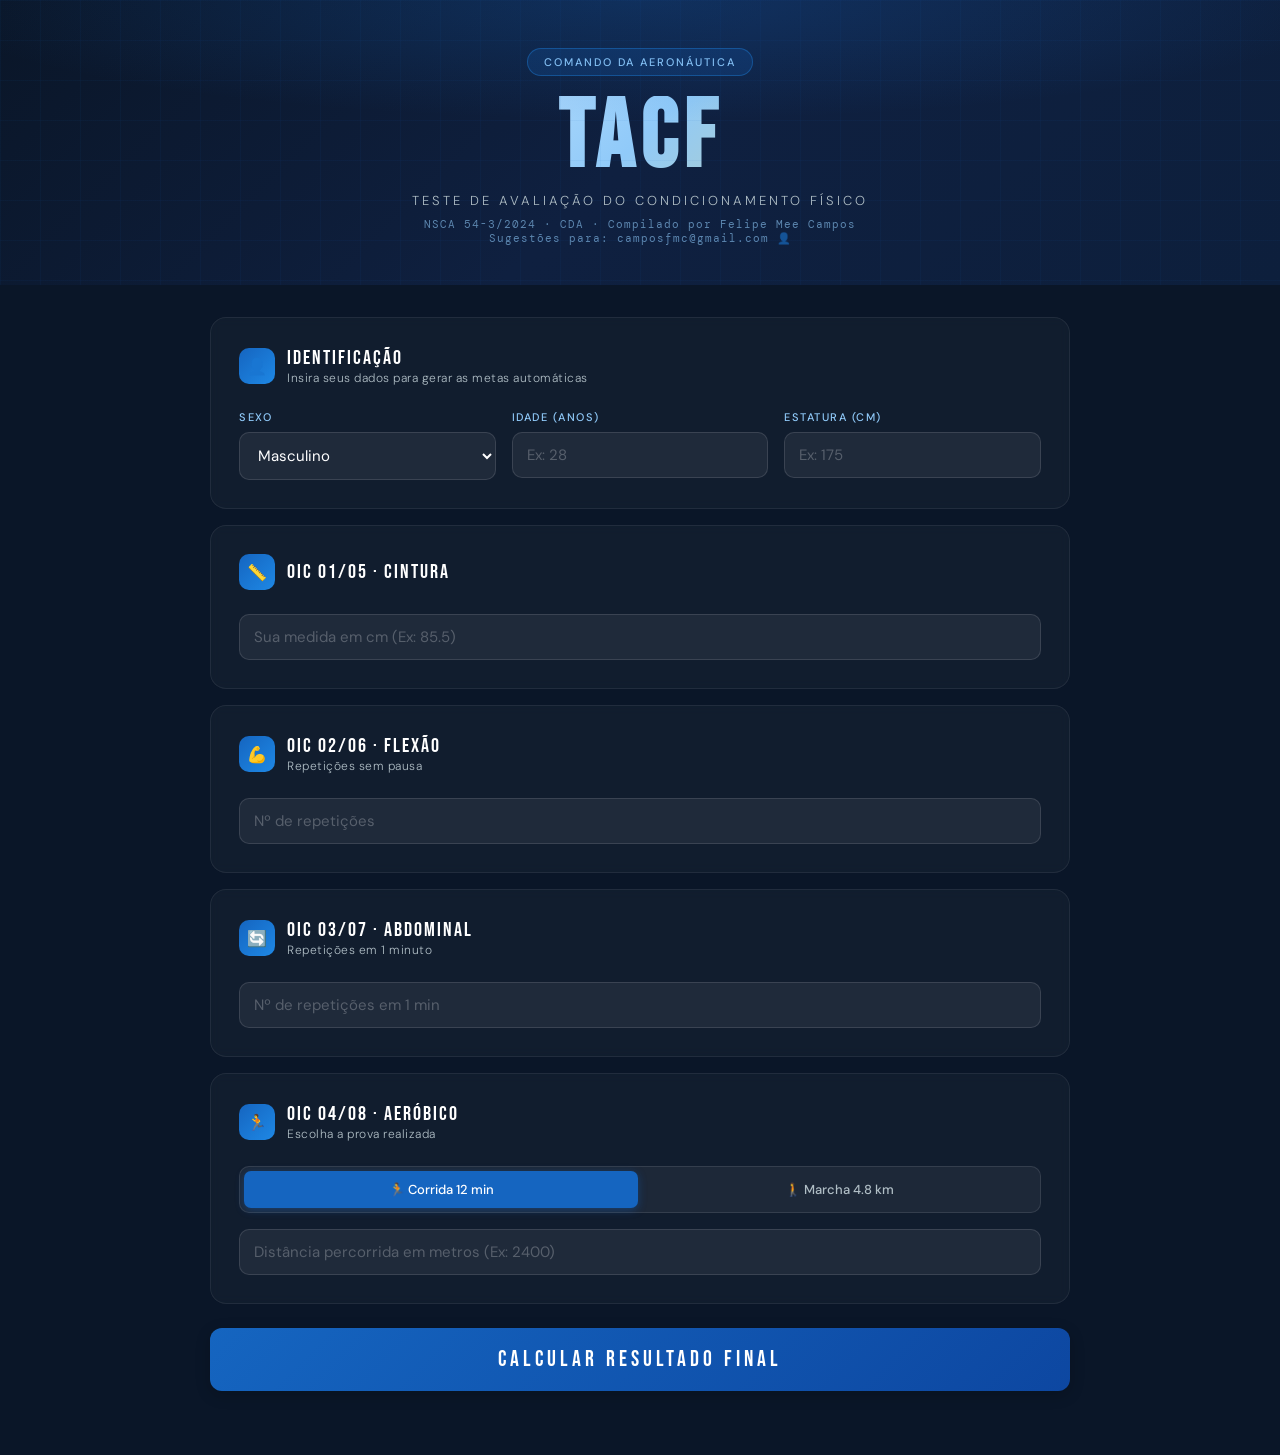
==== commit ba5e9fc3: "Update TACF_FAB.html" ====
--- a/TACF_FAB.html
+++ b/TACF_FAB.html
@@ -162,7 +162,8 @@
   <div class="hero-badge">Comando da Aeronáutica</div>
   <h1>TACF</h1>
   <p class="hero-sub">Teste de Avaliação do Condicionamento Físico</p>
-  <p class="hero-norm">NSCA 54-3 · CDA · 2024/2026</p>
+  <p class="hero-norm">NSCA 54-3/2024 · CDA · Compilado por Felipe Mee Campos</p>
+  <p class="hero-norm">Sugestões para: camposfmc@gmail.com 👤 </p>
 </div>
 
 <div class="app">
@@ -518,4 +519,5 @@
 }
 </script>
 </body>
-</html>+
+</html>
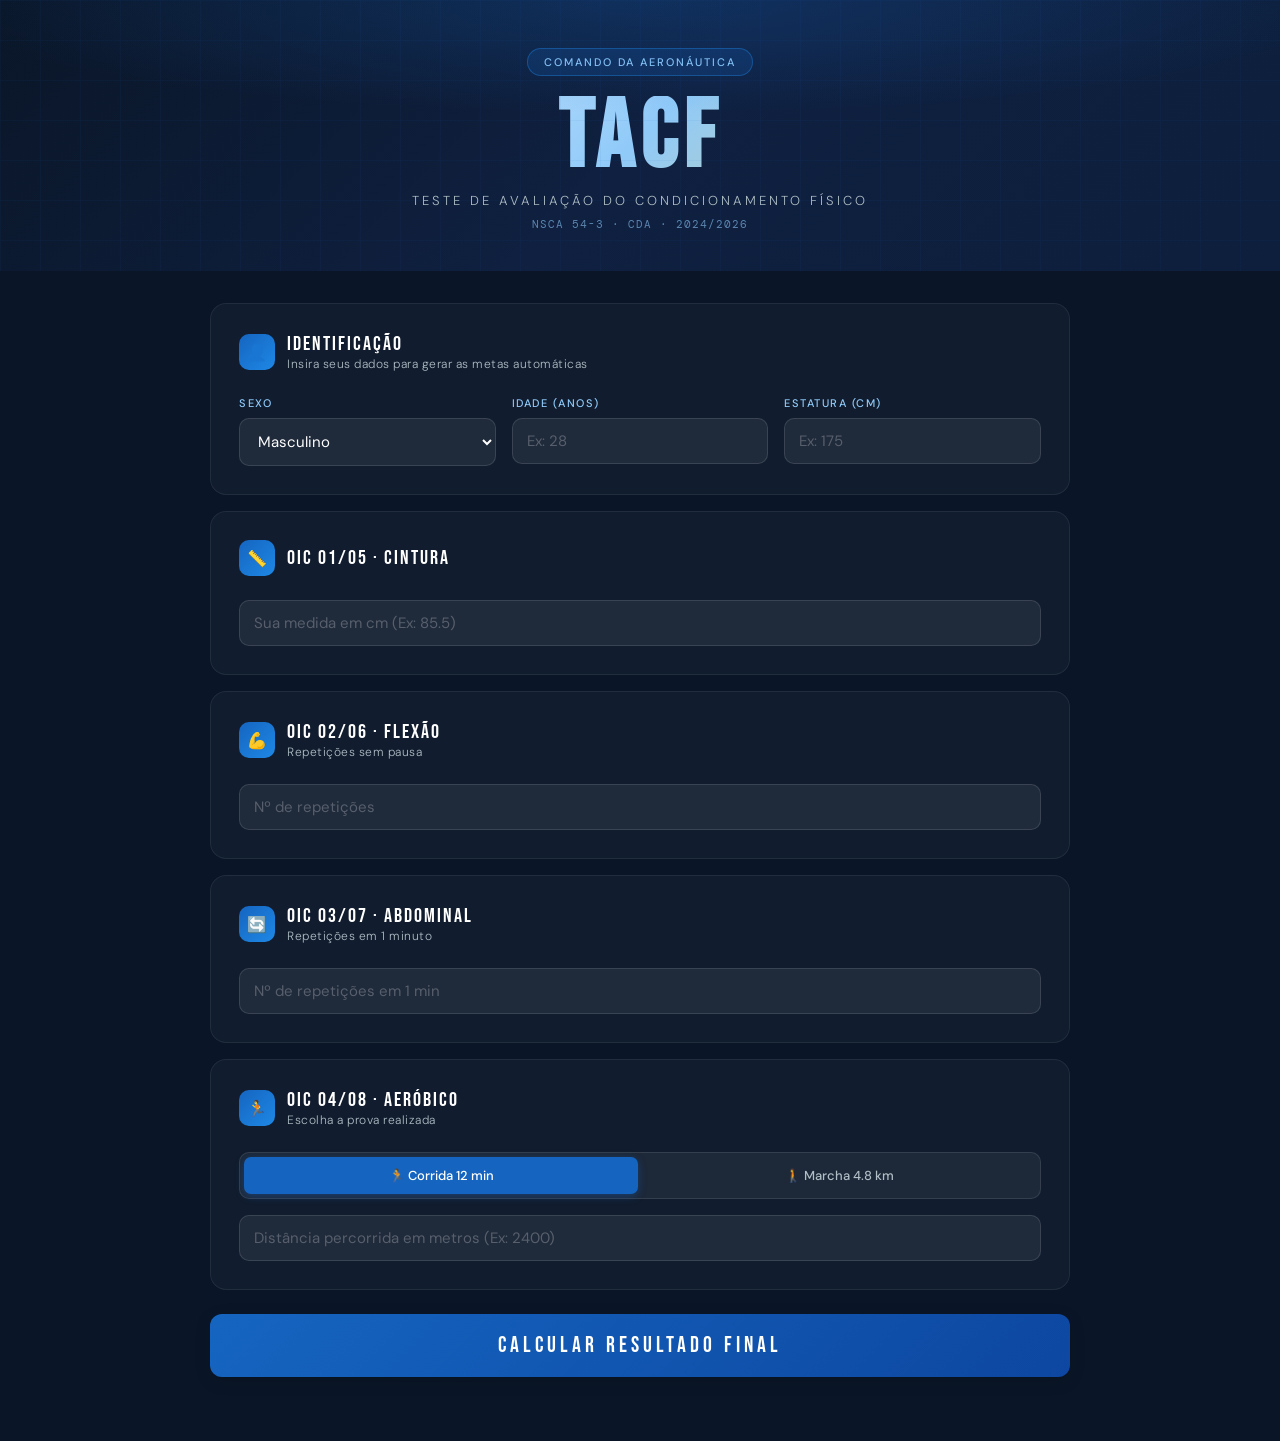
==== commit c68c8280: "Update TACF_FAB.html" ====
--- a/TACF_FAB.html
+++ b/TACF_FAB.html
@@ -162,8 +162,7 @@
   <div class="hero-badge">Comando da Aeronáutica</div>
   <h1>TACF</h1>
   <p class="hero-sub">Teste de Avaliação do Condicionamento Físico</p>
-  <p class="hero-norm">NSCA 54-3/2024 · CDA · Compilado por Felipe Mee Campos</p>
-  <p class="hero-norm">Sugestões para: camposfmc@gmail.com 👤 </p>
+  <p class="hero-norm">NSCA 54-3 · CDA · 2024/2026</p>
 </div>
 
 <div class="app">
@@ -521,3 +520,4 @@
 </body>
 
 </html>
+
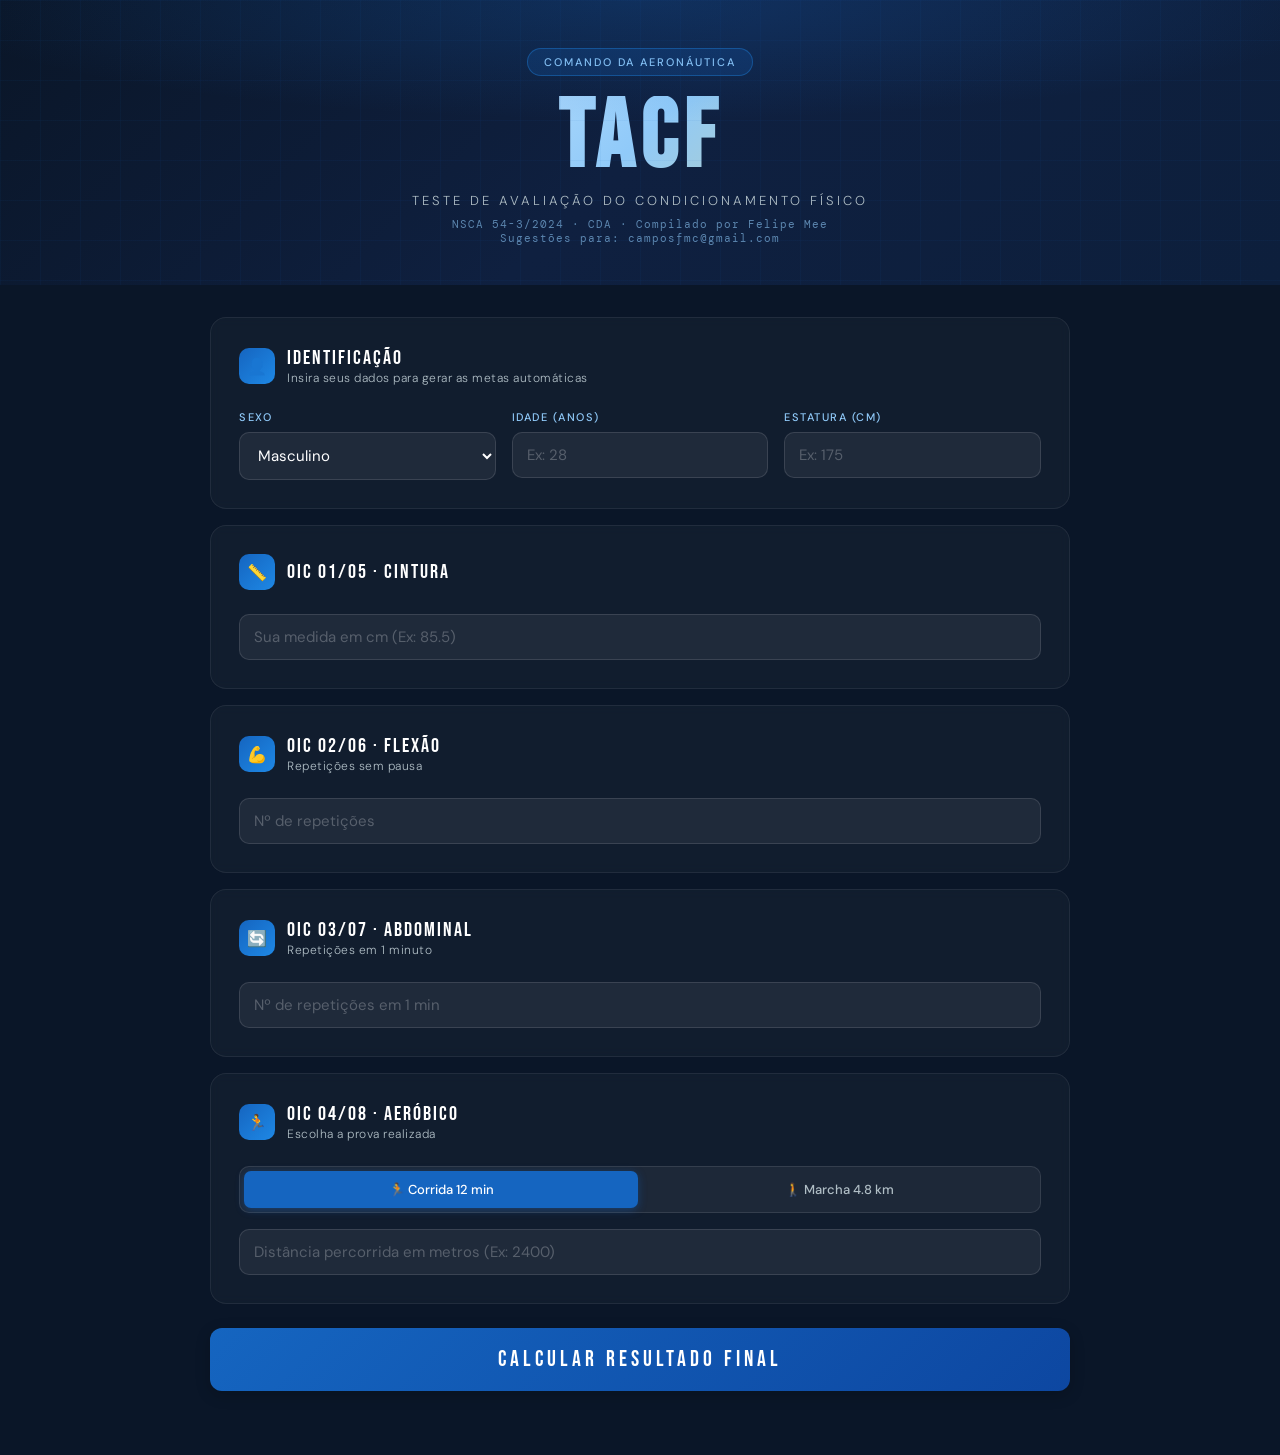
==== commit 12d08664: "Update TACF_FAB.html" ====
--- a/TACF_FAB.html
+++ b/TACF_FAB.html
@@ -162,7 +162,8 @@
   <div class="hero-badge">Comando da Aeronáutica</div>
   <h1>TACF</h1>
   <p class="hero-sub">Teste de Avaliação do Condicionamento Físico</p>
-  <p class="hero-norm">NSCA 54-3 · CDA · 2024/2026</p>
+  <p class="hero-norm">NSCA 54-3/2024 · CDA · Compilado por Felipe Mee</p>
+  <p class="hero-norm">Sugestões para: camposfmc@gmail.com</p>
 </div>
 
 <div class="app">
@@ -521,3 +522,4 @@
 
 </html>
 
+
